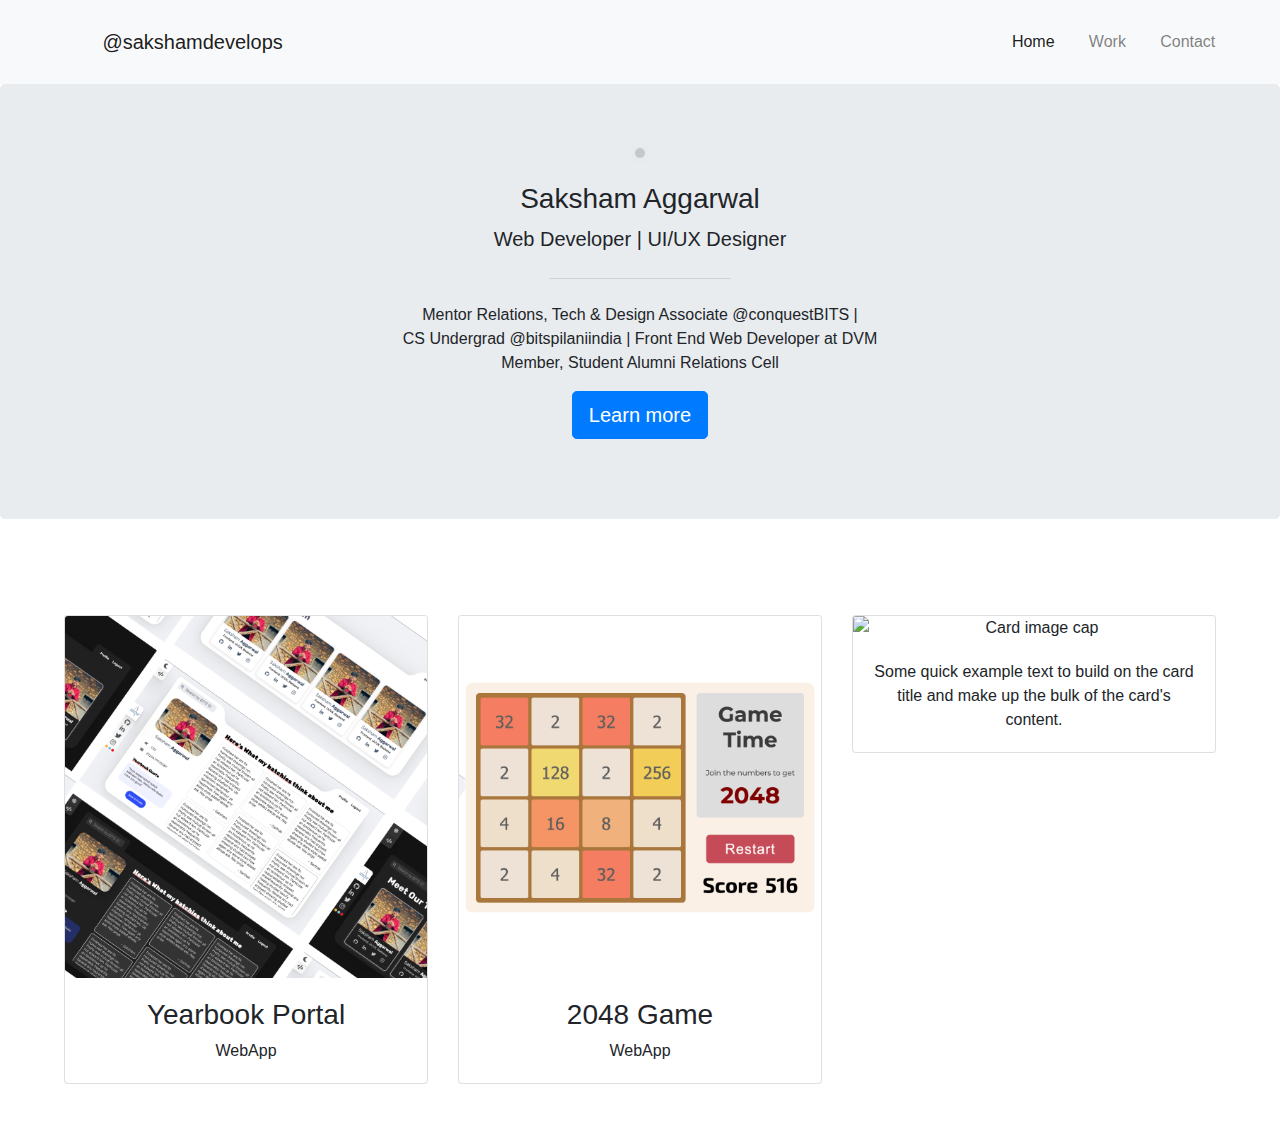
==== work.html @ a250f1a2 "init commit" ====
<!DOCTYPE html>
<html lang="en">

<head>
    <meta charset="UTF-8">
    <meta name="viewport">
    <title>Saksham Aggarwal</title>

    <!-- bootstrap CSS -->
    <link rel="stylesheet" href="https://maxcdn.bootstrapcdn.com/bootstrap/4.0.0/css/bootstrap.min.css"
        integrity="sha384-Gn5384xqQ1aoWXA+058RXPxPg6fy4IWvTNh0E263XmFcJlSAwiGgFAW/dAiS6JXm" crossorigin="anonymous">

    <!-- bootstrap JS -->
    <script src="https://code.jquery.com/jquery-3.2.1.slim.min.js"
        integrity="sha384-KJ3o2DKtIkvYIK3UENzmM7KCkRr/rE9/Qpg6aAZGJwFDMVNA/GpGFF93hXpG5KkN" crossorigin="anonymous">
    </script>
    <script src="https://cdnjs.cloudflare.com/ajax/libs/popper.js/1.12.9/umd/popper.min.js"
        integrity="sha384-ApNbgh9B+Y1QKtv3Rn7W3mgPxhU9K/ScQsAP7hUibX39j7fakFPskvXusvfa0b4Q" crossorigin="anonymous">
    </script>
    <script src="https://maxcdn.bootstrapcdn.com/bootstrap/4.0.0/js/bootstrap.min.js"
        integrity="sha384-JZR6Spejh4U02d8jOt6vLEHfe/JQGiRRSQQxSfFWpi1MquVdAyjUar5+76PVCmYl" crossorigin="anonymous">
    </script>

    <!-- CUSTOM STYLESHEET -->
    <link rel="stylesheet" href="./assets/stylesheets/styles.css">
    <link rel="icon" href="./assets/images/favicon.ico">

</head>

<body>


    <nav class="navbar navbar-expand-lg navbar-light bg-light">
        <a class="navbar-brand" href="#">@sakshamdevelops</a>
        <button class="navbar-toggler" type="button" data-toggle="collapse" data-target="#navbarNavAltMarkup"
            aria-controls="navbarNavAltMarkup" aria-expanded="false" aria-label="Toggle navigation">
            <span class="navbar-toggler-icon"></span>
        </button>
        <div class="collapse navbar-collapse" id="navbarNavAltMarkup">
            <div class="navbar-nav ml-auto">
                <a class="nav-item nav-link active" href="#">Home <span class="sr-only">(current)</span></a>
                <a class="nav-item nav-link" href="./work.html">Work</a>
                <a class="nav-item nav-link" href="#">Contact</a>
            </div>
        </div>
    </nav>



    <div class="jumbotron">
        <img src="https://pbs.twimg.com/profile_images/1381334748723744768/H1GeTG2F_400x400.jpg" alt=""
            class="profile-img">
        <h3 class="profile-name">Saksham Aggarwal</h3>
        <p class="lead">Web Developer | UI/UX Designer</p>
        <hr class="my-4">
        <p>Mentor Relations, Tech & Design Associate
            @conquestBITS | <br>
            CS Undergrad
            @bitspilaniindia
            | Front End Web Developer at DVM <br> Member, Student Alumni Relations Cell</p>
        <p class="lead">
            <a class="btn btn-primary btn-lg" href="#" role="button">Learn more</a>
        </p>
    </div>




    <section id="work">
        <div class="row">
            <div class="col-lg-4 col-md-6 pricing-coloumn">
                <div class="card" style="width: 18rem;">
                    <img class="card-img-top" src="./assets/images/yearbook.png" alt="Card image cap">
                    <div class="card-body">
                        <h3>Yearbook Portal</h3>
                        <p class="card-text">WebApp</p>
                    </div>
                </div>
            </div>
            <div class="col-lg-4 col-md-6 pricing-coloumn">
                <div class="card" style="width: 18rem;">
                    <img class="card-img-top" src="./assets/images/2048.png" alt="Card image cap">
                    <div class="card-body">
                        <h3>2048 Game</h3>
                        <p class="card-text">WebApp</p>
                    </div>
                </div>
            </div>
            <div class="col-lg-4 pricing-coloumn">
                <div class="card" style="width: 18rem;">
                    <img class="card-img-top"
                        src="https://pbs.twimg.com/profile_images/1381334748723744768/H1GeTG2F_400x400.jpg"
                        alt="Card image cap">
                    <div class="card-body">
                        <p class="card-text">Some quick example text to build on the card title and make up the bulk of
                            the card's content.</p>
                    </div>
                </div>
            </div>
        </div>
    </section>

</body>

</html>
---- assets/stylesheets/styles.css ----
/* ////////////////////////////////NAVBAR////////////////////////////// */

.navbar {
    padding: 1% 8%;
}

.nav-item {
    margin: 5%;
}



/* //////////////////////////////// Main section///////////////// */

.illustration {
    max-width: 80%;
    margin-top: 10%;
}

.hero-info {
    padding: 10% 8% 10% 10%;
}

h1 {
    font-weight: 700;
    font-size: 5rem;
    margin-top: 0;
    margin-bottom: 2rem;
    color: rgb(66, 66, 66);
}

.name-greet {
    font-size: 1.5rem;
    margin-bottom: 0;
}






/* ///////////////WORK////////////////////// */

.jumbotron {
    text-align: center;
}

.profile-img {
    border-radius: 50%;
    max-width: 15%;
    border: 5px solid rgb(199, 199, 199);
    box-shadow:
        0 0.9px 5.9px rgba(0, 0, 0, 0.022),
        0 2.2px 14.2px rgba(0, 0, 0, 0.032),
        0 4.1px 26.8px rgba(0, 0, 0, 0.04),
        0 7.4px 47.8px rgba(0, 0, 0, 0.048),
        0 13.8px 89.4px rgba(0, 0, 0, 0.058),
        0 33px 214px rgba(0, 0, 0, 0.08);
    margin-bottom: 2%;

}


hr {
    width: 15%;
}





.project-section {
    border: 1px solid gray;
    border-radius: 20px;
}

#work {
    padding: 5%;
}

.card {
    width: unset !important;
    text-align: center;
}
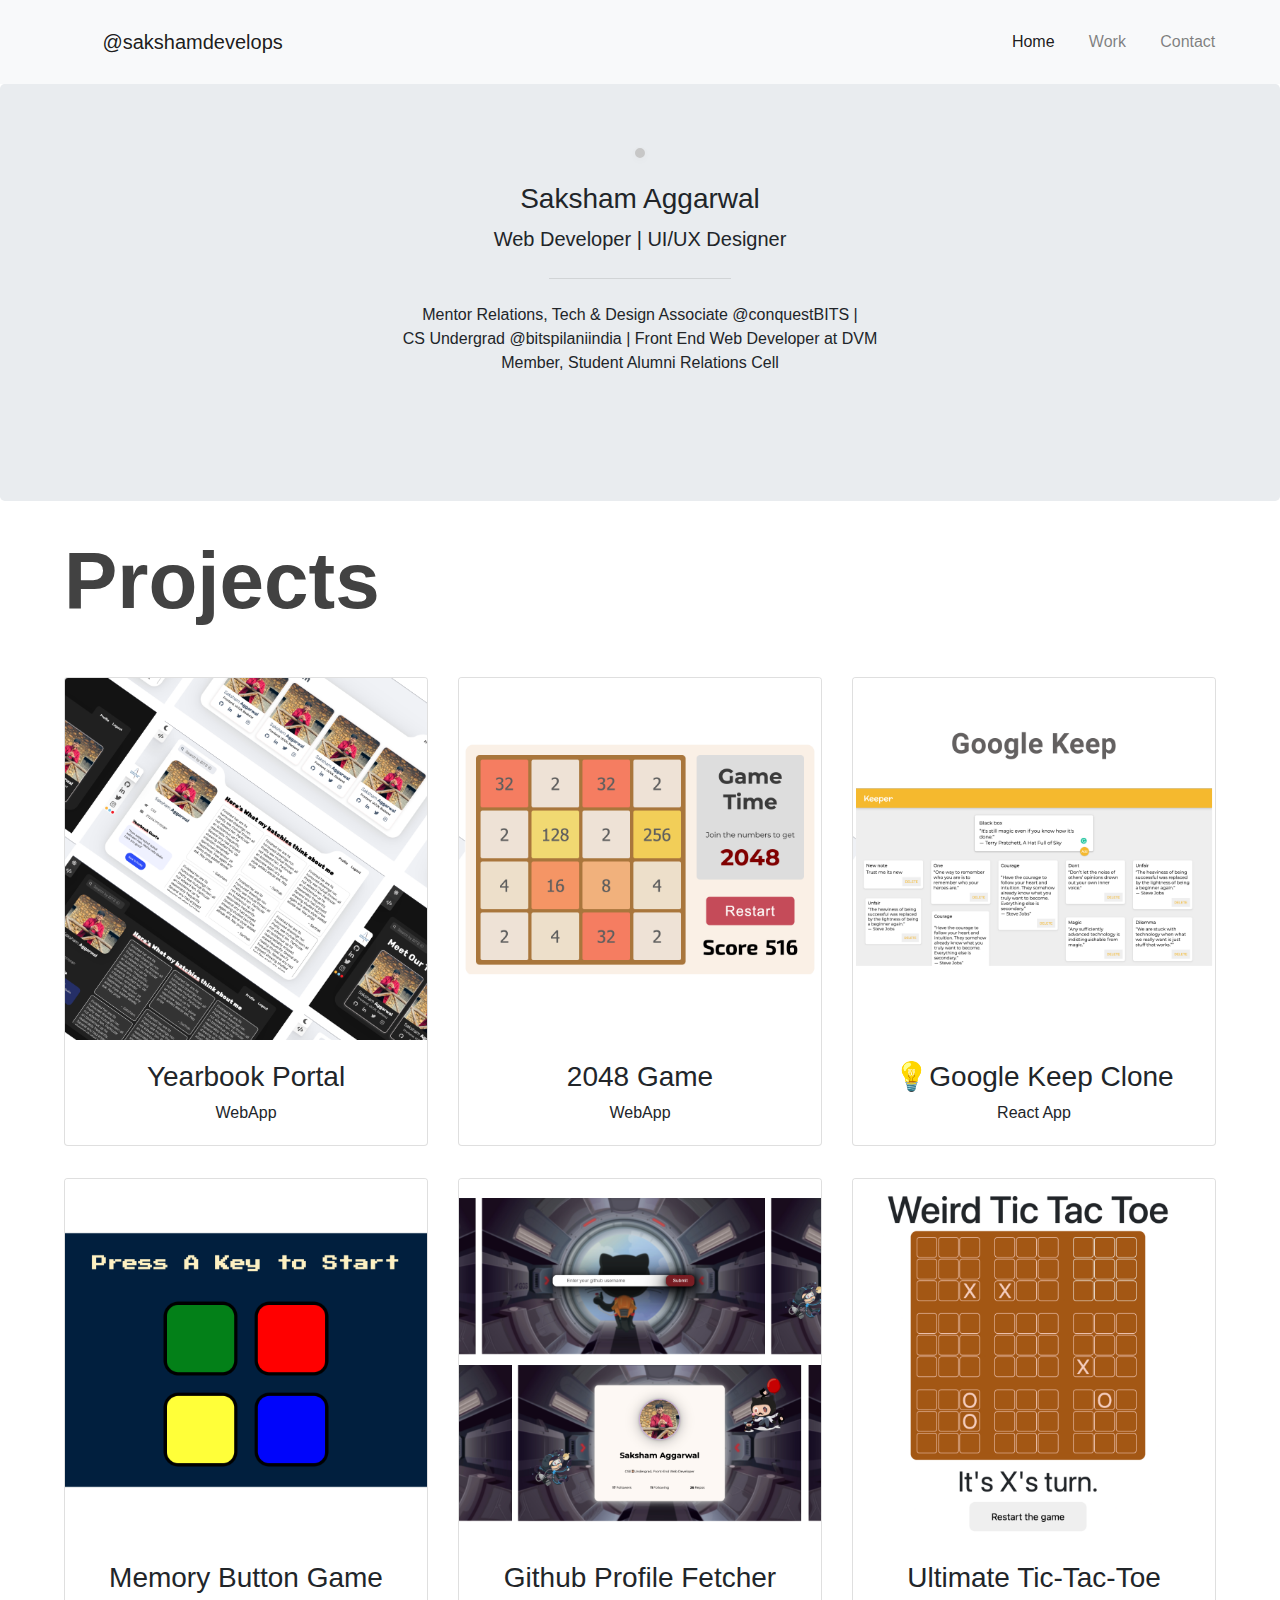
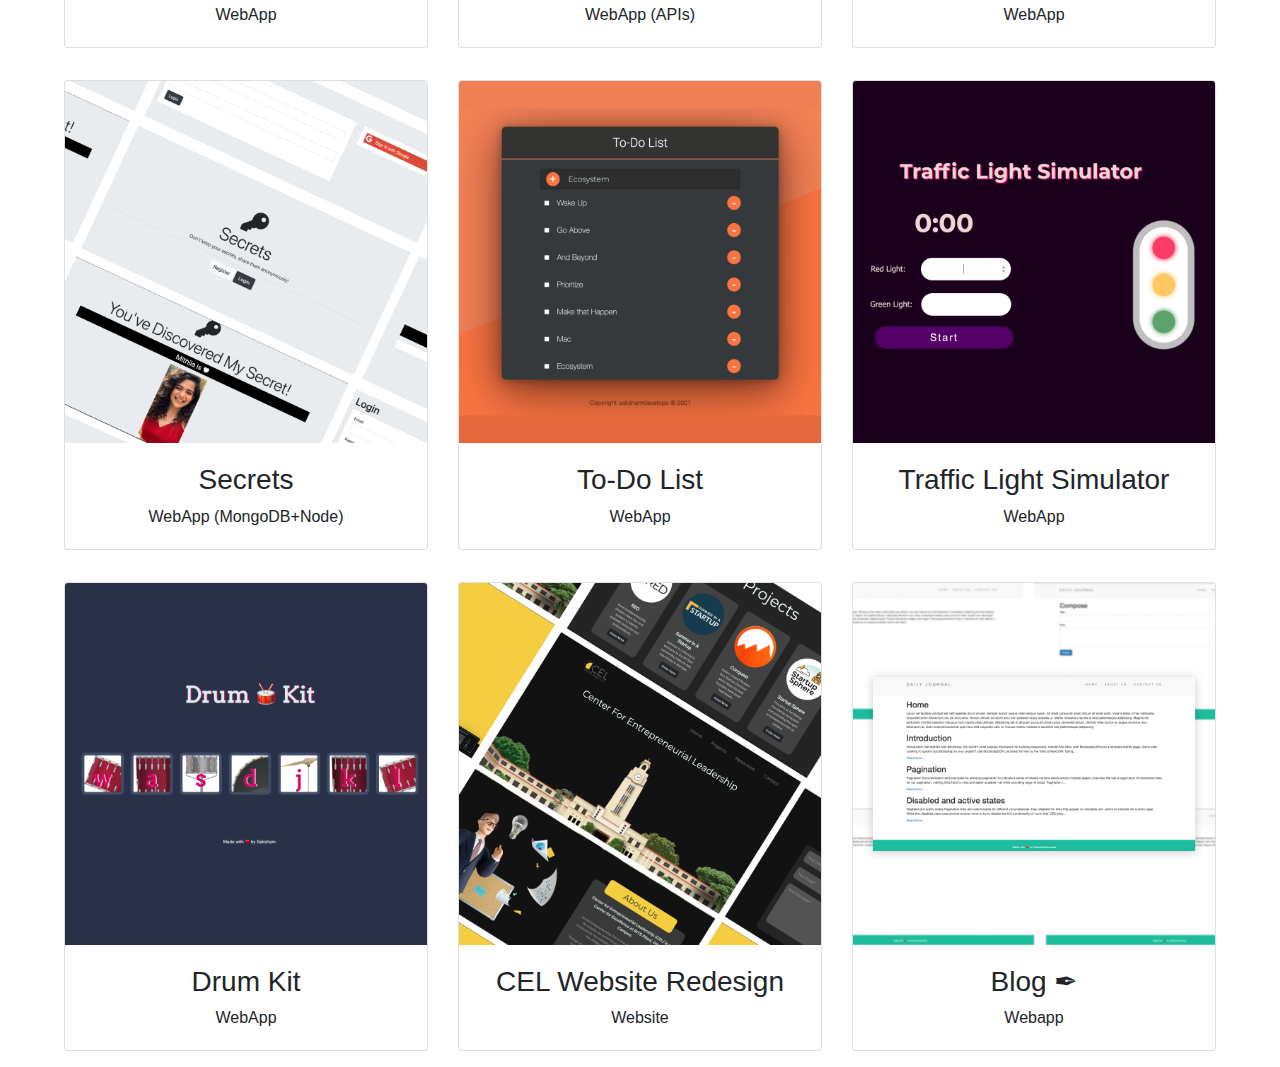
==== commit 80bce492: "work section" ====
--- a/work.html
+++ b/work.html
@@ -21,9 +21,13 @@
         integrity="sha384-JZR6Spejh4U02d8jOt6vLEHfe/JQGiRRSQQxSfFWpi1MquVdAyjUar5+76PVCmYl" crossorigin="anonymous">
     </script>
 
+    <!-- FONT AWESOME -->
+    <script src="https://kit.fontawesome.com/c8e4d183c2.js" crossorigin="anonymous"></script>
+
     <!-- CUSTOM STYLESHEET -->
     <link rel="stylesheet" href="./assets/stylesheets/styles.css">
     <link rel="icon" href="./assets/images/favicon.ico">
+
 
 </head>
 
@@ -31,16 +35,16 @@
 
 
     <nav class="navbar navbar-expand-lg navbar-light bg-light">
-        <a class="navbar-brand" href="#">@sakshamdevelops</a>
+        <a class="navbar-brand" href="./index.html">@sakshamdevelops</a>
         <button class="navbar-toggler" type="button" data-toggle="collapse" data-target="#navbarNavAltMarkup"
             aria-controls="navbarNavAltMarkup" aria-expanded="false" aria-label="Toggle navigation">
             <span class="navbar-toggler-icon"></span>
         </button>
         <div class="collapse navbar-collapse" id="navbarNavAltMarkup">
             <div class="navbar-nav ml-auto">
-                <a class="nav-item nav-link active" href="#">Home <span class="sr-only">(current)</span></a>
+                <a class="nav-item nav-link active" href="./index.html">Home <span class="sr-only">(current)</span></a>
                 <a class="nav-item nav-link" href="./work.html">Work</a>
-                <a class="nav-item nav-link" href="#">Contact</a>
+                <a class="nav-item nav-link" href="./contact.html">Contact</a>
             </div>
         </div>
     </nav>
@@ -59,7 +63,10 @@
             @bitspilaniindia
             | Front End Web Developer at DVM <br> Member, Student Alumni Relations Cell</p>
         <p class="lead">
-            <a class="btn btn-primary btn-lg" href="#" role="button">Learn more</a>
+            <a href="https://github.com/SakshamDevelops" target="_blank"><i class="fab fa-github"></i></a>
+            <a href="https://www.linkedin.com/in/sakshamagg27/" target="_blank"><i class="fab fa-linkedin-in"></i></a>
+            <a href="https://twitter.com/sakshamagg106" target="_blank"><i class="fab fa-twitter"></i></a>
+            <a href="https://www.instagram.com/sakshamaggarwal27/" target="_blank"><i class="fab fa-instagram"></i></a>
         </p>
     </div>
 
@@ -67,9 +74,11 @@
 
 
     <section id="work">
+
+        <h1>Projects</h1>
         <div class="row">
-            <div class="col-lg-4 col-md-6 pricing-coloumn">
-                <div class="card" style="width: 18rem;">
+            <div class="col-lg-4 col-md-6">
+                <div class="card">
                     <img class="card-img-top" src="./assets/images/yearbook.png" alt="Card image cap">
                     <div class="card-body">
                         <h3>Yearbook Portal</h3>
@@ -77,8 +86,8 @@
                     </div>
                 </div>
             </div>
-            <div class="col-lg-4 col-md-6 pricing-coloumn">
-                <div class="card" style="width: 18rem;">
+            <div class="col-lg-4 col-md-6">
+                <div class="card">
                     <img class="card-img-top" src="./assets/images/2048.png" alt="Card image cap">
                     <div class="card-body">
                         <h3>2048 Game</h3>
@@ -86,14 +95,93 @@
                     </div>
                 </div>
             </div>
-            <div class="col-lg-4 pricing-coloumn">
-                <div class="card" style="width: 18rem;">
-                    <img class="card-img-top"
-                        src="https://pbs.twimg.com/profile_images/1381334748723744768/H1GeTG2F_400x400.jpg"
-                        alt="Card image cap">
+            <div class="col-lg-4 col-md-6">
+                <div class="card">
+                    <img class="card-img-top" src="./assets/images/keep.png" alt="Card image cap">
                     <div class="card-body">
-                        <p class="card-text">Some quick example text to build on the card title and make up the bulk of
-                            the card's content.</p>
+                        <h3>💡Google Keep Clone</h3>
+                        <p class="card-text">React App</p>
+                    </div>
+                </div>
+            </div>
+            <div class="col-lg-4 col-md-6">
+                <div class="card">
+                    <img class="card-img-top" src="./assets/images/button.png" alt="Card image cap">
+                    <div class="card-body">
+                        <h3>Memory Button Game</h3>
+                        <p class="card-text">WebApp</p>
+                    </div>
+                </div>
+            </div>
+            <div class="col-lg-4 col-md-6">
+                <div class="card">
+                    <img class="card-img-top" src="./assets/images/gh-profile.png" alt="Card image cap">
+                    <div class="card-body">
+                        <h3>Github Profile Fetcher</h3>
+                        <p class="card-text">WebApp (APIs)</p>
+                    </div>
+                </div>
+            </div>
+            <div class="col-lg-4 col-md-6">
+                <div class="card">
+                    <img class="card-img-top" src="./assets/images/tictac.png" alt="Card image cap">
+                    <div class="card-body">
+                        <h3>Ultimate Tic-Tac-Toe</h3>
+                        <p class="card-text">WebApp</p>
+                    </div>
+                </div>
+            </div>
+            <div class="col-lg-4 col-md-6">
+                <div class="card">
+                    <img class="card-img-top" src="./assets/images/secrets.png" alt="Card image cap">
+                    <div class="card-body">
+                        <h3>Secrets</h3>
+                        <p class="card-text">WebApp (MongoDB+Node)</p>
+                    </div>
+                </div>
+            </div>
+            <div class="col-lg-4 col-md-6">
+                <div class="card">
+                    <img class="card-img-top" src="./assets/images/to-do.png" alt="Card image cap">
+                    <div class="card-body">
+                        <h3>To-Do List</h3>
+                        <p class="card-text">WebApp </p>
+                    </div>
+                </div>
+            </div>
+            <div class="col-lg-4 col-md-6">
+                <div class="card">
+                    <img class="card-img-top" src="./assets/images/traffic.png" alt="Card image cap">
+                    <div class="card-body">
+                        <h3>Traffic Light Simulator</h3>
+                        <p class="card-text">WebApp</p>
+                    </div>
+                </div>
+            </div>
+            <div class="col-lg-4 col-md-6">
+                <div class="card">
+                    <img class="card-img-top" src="./assets/images/drums.png" alt="Card image cap">
+                    <div class="card-body">
+                        <h3>Drum Kit</h3>
+                        <p class="card-text">WebApp</p>
+                    </div>
+                </div>
+            </div>
+            <div class="col-lg-4 col-md-6">
+                <div class="card">
+                    <img class="card-img-top" src="./assets/images/CELdesign.png" alt="Card image cap">
+                    <div class="card-body">
+                        <h3>CEL Website Redesign</h3>
+                        <p class="card-text">Website</p>
+                    </div>
+                </div>
+            </div>
+            <div class="col-lg-4 col-md-6">
+                <div class="card">
+                    <img class="card-img-top" src="./assets/images/blog.png" alt="Card image cap">
+                    <div class="card-body">
+                        <h3>Blog ✒ </h3>
+                        <p class="card-text">Webapp</p>
                     </div>
                 </div>
             </div>
--- a/assets/stylesheets/styles.css
+++ b/assets/stylesheets/styles.css
@@ -1,3 +1,8 @@
+body {
+    overflow-x: hidden;
+}
+
+
 /* ////////////////////////////////NAVBAR////////////////////////////// */
 
 .navbar {
@@ -13,8 +18,12 @@
 /* //////////////////////////////// Main section///////////////// */
 
 .illustration {
-    max-width: 80%;
-    margin-top: 10%;
+    max-width: 95%;
+}
+
+.illustration-parent {
+    display: flex;
+    justify-content: center;
 }
 
 .hero-info {
@@ -47,7 +56,7 @@
 
 .profile-img {
     border-radius: 50%;
-    max-width: 15%;
+    max-width: 15vw;
     border: 5px solid rgb(199, 199, 199);
     box-shadow:
         0 0.9px 5.9px rgba(0, 0, 0, 0.022),
@@ -65,6 +74,18 @@
     width: 15%;
 }
 
+.lead a {
+    color: rgb(99, 99, 99);
+    margin: 0 1%;
+}
+
+.lead a:hover {
+    color: rgb(41, 41, 41);
+
+}
+
+
+
 
 
 
@@ -75,10 +96,19 @@
 }
 
 #work {
-    padding: 5%;
+    padding: 0 5%;
 }
 
 .card {
     width: unset !important;
     text-align: center;
+    margin: 1rem 0;
+}
+
+
+
+@media (max-width: 468px) {
+    .profile-img {
+        max-width: 25vw !important;
+    }
 }